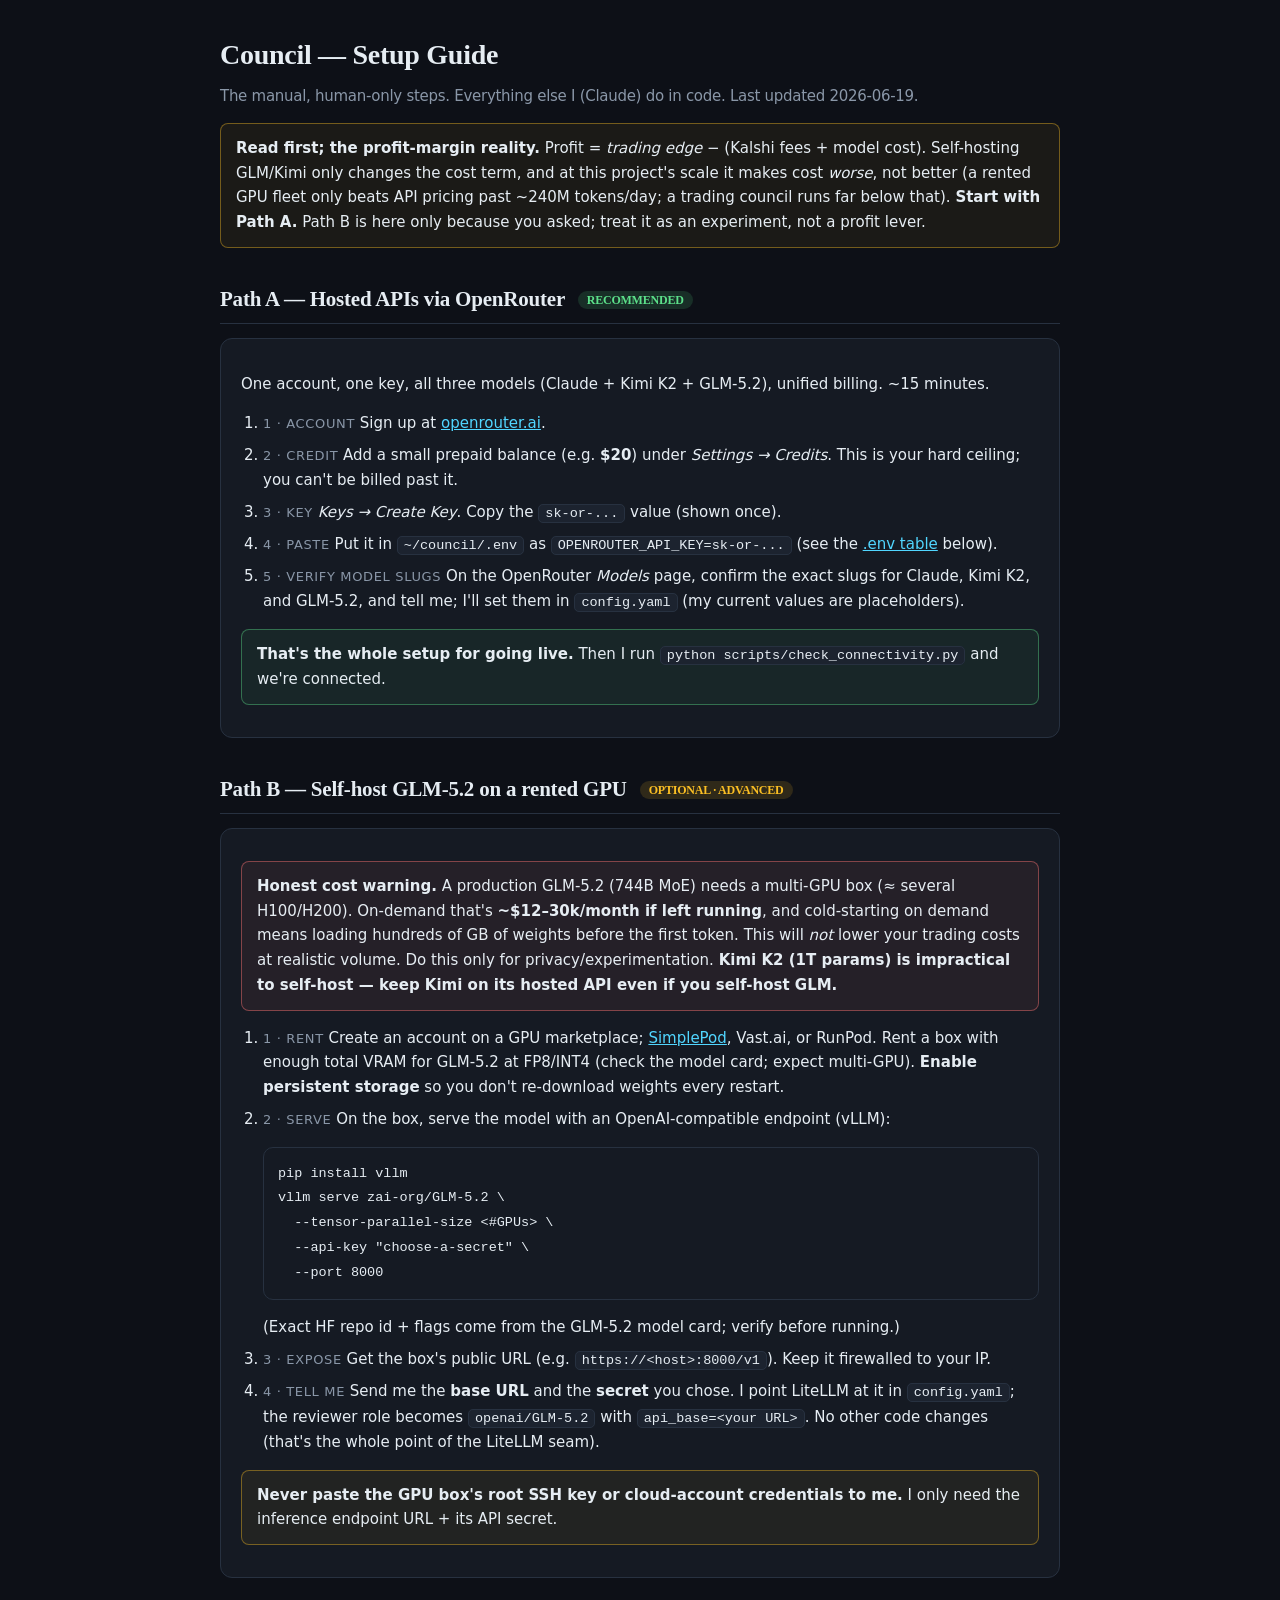
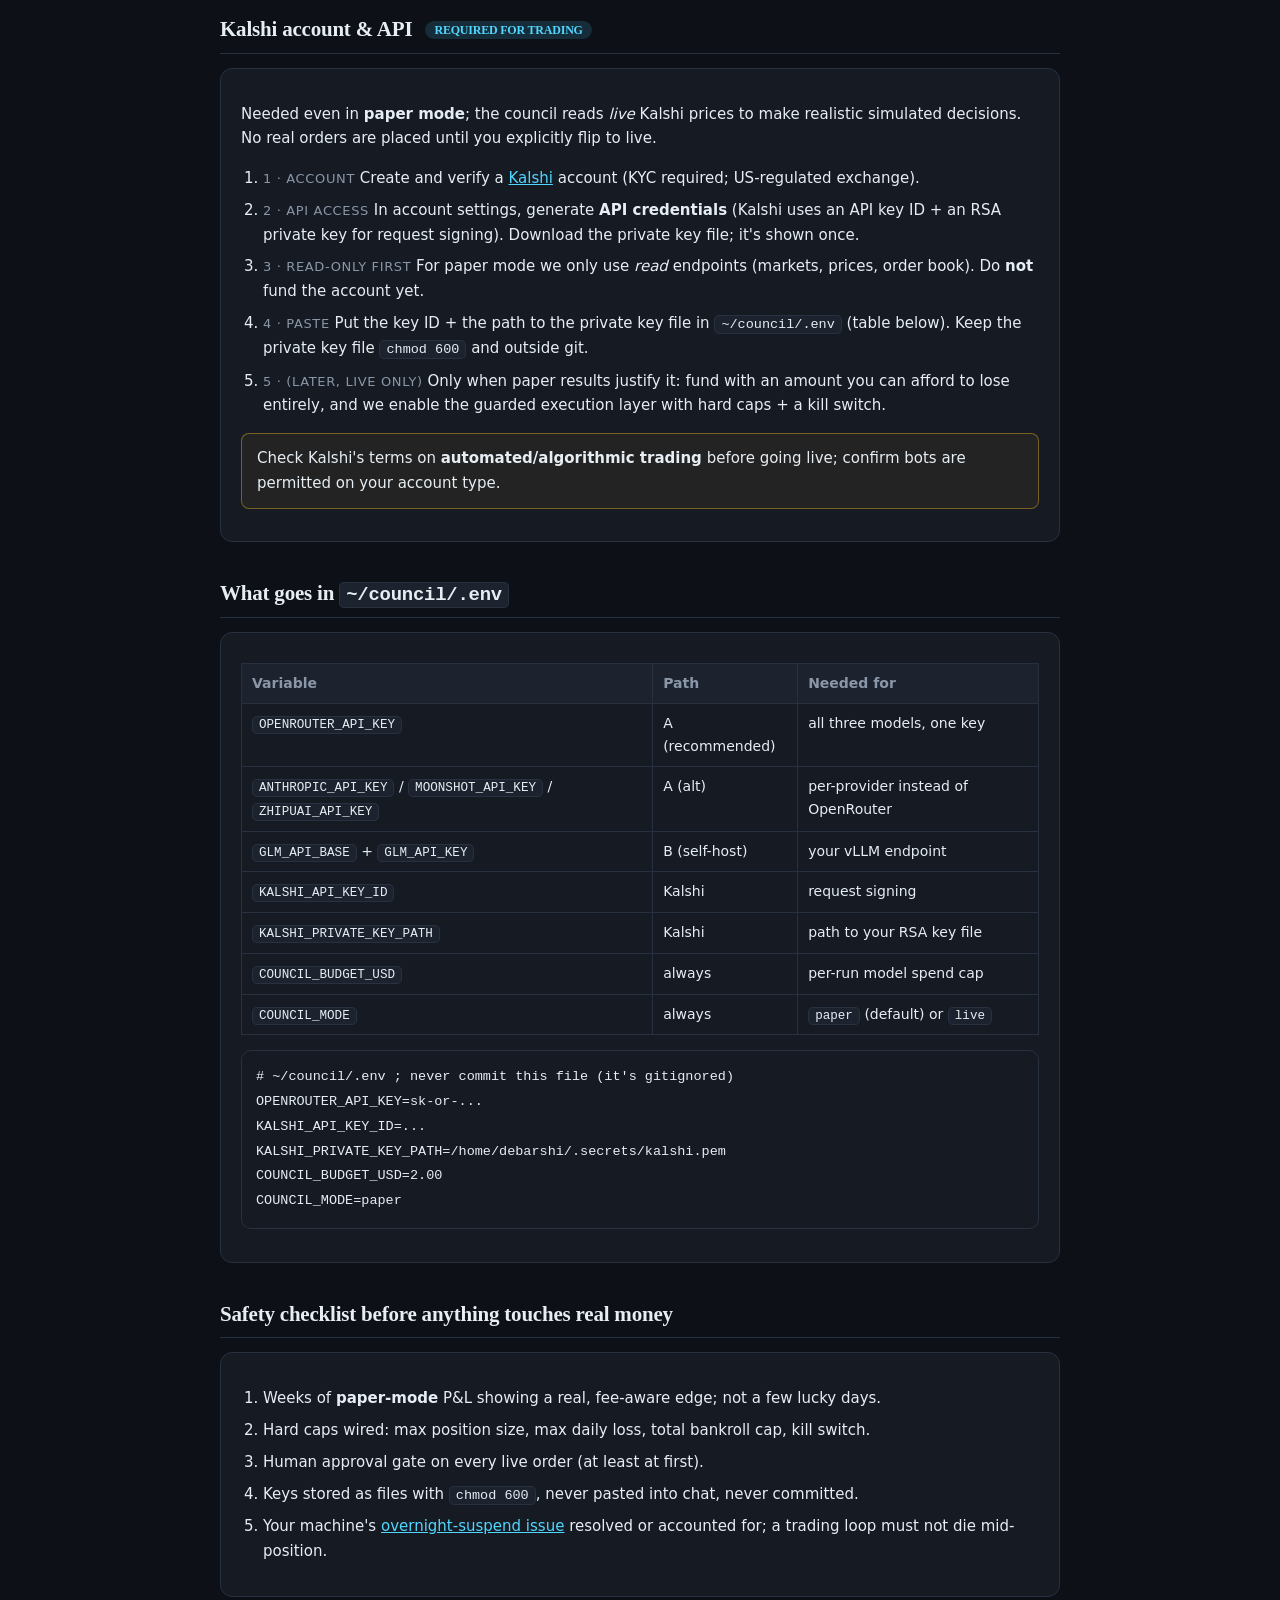
==== docs/setup-guide.html @ 520f356c "Add LiteLLM live engine + paper-trading core; pivot toward Kalshi CrewAI can't install on Python 3.1" ====
<!DOCTYPE html>
<html lang="en">
<head>
<meta charset="utf-8" />
<meta name="viewport" content="width=device-width, initial-scale=1" />
<title>Council — Setup Guide (things you need to do)</title>
<style>
  :root{
    --bg:#0d1017; --panel:#151a23; --panel2:#1c232f; --line:#273140;
    --ink:#e6edf3; --muted:#8a97a8; --accent:#51d6ff; --ok:#5ce08a;
    --warn:#fbbf24; --danger:#f87171; --radius:12px;
  }
  *{box-sizing:border-box}
  body{margin:0;background:var(--bg);color:var(--ink);
    font:15px/1.65 ui-sans-serif,system-ui,-apple-system,"Segoe UI",sans-serif;
    max-width:880px;margin:0 auto;padding:32px 20px 80px}
  h1,h2{font-family:Georgia,"Iowan Old Style","Times New Roman",serif;letter-spacing:-.01em}
  h1{font-size:28px;margin:0 0 4px}
  h1 small{font-family:ui-sans-serif,system-ui,sans-serif;color:var(--muted);font-weight:400;font-size:15px;display:block;margin-top:6px}
  h2{font-size:21px;margin:34px 0 12px;padding-bottom:6px;border-bottom:1px solid var(--line)}
  h2 .tag{font-size:12px;padding:2px 9px;border-radius:999px;vertical-align:middle;margin-left:8px;font-weight:600}
  .rec{background:rgba(92,224,138,.14);color:var(--ok)}
  .alt{background:rgba(251,191,36,.14);color:var(--warn)}
  .req{background:rgba(81,214,255,.14);color:var(--accent)}
  code,kbd{font-family:ui-monospace,"JetBrains Mono",monospace;font-size:.9em}
  code{background:var(--panel2);border:1px solid var(--line);border-radius:5px;padding:1px 6px}
  pre{background:var(--panel);border:1px solid var(--line);border-radius:10px;padding:14px;overflow:auto}
  pre code{background:none;border:none;padding:0}
  .card{background:var(--panel);border:1px solid var(--line);border-radius:var(--radius);padding:18px 20px;margin:14px 0}
  ol{padding-left:22px} li{margin:7px 0}
  .callout{border:1px solid rgba(251,191,36,.40);background:rgba(251,191,36,.06);
    padding:12px 15px;border-radius:8px;margin:14px 0}
  .callout.danger{border-color:rgba(248,113,113,.45);background:rgba(248,113,113,.07)}
  .callout.ok{border-color:rgba(92,224,138,.40);background:rgba(92,224,138,.06)}
  table{border-collapse:collapse;width:100%;margin:12px 0;font-size:14px}
  th,td{border:1px solid var(--line);padding:8px 10px;text-align:left;vertical-align:top}
  th{background:var(--panel2);color:var(--muted);font-weight:600}
  a{color:var(--accent)}
  .step{color:var(--muted);font-size:13px;text-transform:uppercase;letter-spacing:.05em}
</style>
</head>
<body>

<h1>Council — Setup Guide
  <small>The manual, human-only steps. Everything else I (Claude) do in code. Last updated 2026-06-19.</small>
</h1>

<div class="callout">
  <strong>Read first; the profit-margin reality.</strong> Profit = <em>trading edge</em> − (Kalshi fees + model cost).
  Self-hosting GLM/Kimi only changes the cost term, and at this project's scale it makes cost
  <em>worse</em>, not better (a rented GPU fleet only beats API pricing past ~240M tokens/day; a trading
  council runs far below that). <strong>Start with Path A.</strong> Path B is here only because you asked;
  treat it as an experiment, not a profit lever.
</div>

<h2>Path A — Hosted APIs via OpenRouter <span class="tag rec">RECOMMENDED</span></h2>
<div class="card">
  <p>One account, one key, all three models (Claude + Kimi K2 + GLM-5.2), unified billing. ~15 minutes.</p>
  <ol>
    <li><span class="step">1 · account</span> Sign up at <a href="https://openrouter.ai" target="_blank" rel="noopener">openrouter.ai</a>.</li>
    <li><span class="step">2 · credit</span> Add a small prepaid balance (e.g. <strong>$20</strong>) under <em>Settings → Credits</em>. This is your hard ceiling; you can't be billed past it.</li>
    <li><span class="step">3 · key</span> <em>Keys → Create Key</em>. Copy the <code>sk-or-...</code> value (shown once).</li>
    <li><span class="step">4 · paste</span> Put it in <code>~/council/.env</code> as <code>OPENROUTER_API_KEY=sk-or-...</code> (see the <a href="#env">.env table</a> below).</li>
    <li><span class="step">5 · verify model slugs</span> On the OpenRouter <em>Models</em> page, confirm the exact slugs for Claude, Kimi K2, and GLM-5.2, and tell me; I'll set them in <code>config.yaml</code> (my current values are placeholders).</li>
  </ol>
  <div class="callout ok"><strong>That's the whole setup for going live.</strong> Then I run <code>python scripts/check_connectivity.py</code> and we're connected.</div>
</div>

<h2>Path B — Self-host GLM-5.2 on a rented GPU <span class="tag alt">OPTIONAL · ADVANCED</span></h2>
<div class="card">
  <div class="callout danger">
    <strong>Honest cost warning.</strong> A production GLM-5.2 (744B MoE) needs a multi-GPU box (≈ several H100/H200).
    On-demand that's <strong>~$12–30k/month if left running</strong>, and cold-starting on demand means loading
    hundreds of GB of weights before the first token. This will <em>not</em> lower your trading costs at realistic
    volume. Do this only for privacy/experimentation. <strong>Kimi K2 (1T params) is impractical to self-host —
    keep Kimi on its hosted API even if you self-host GLM.</strong>
  </div>
  <ol>
    <li><span class="step">1 · rent</span> Create an account on a GPU marketplace; <a href="https://simplepod.ai/pricing" target="_blank" rel="noopener">SimplePod</a>, Vast.ai, or RunPod. Rent a box with enough total VRAM for GLM-5.2 at FP8/INT4 (check the model card; expect multi-GPU). <strong>Enable persistent storage</strong> so you don't re-download weights every restart.</li>
    <li><span class="step">2 · serve</span> On the box, serve the model with an OpenAI-compatible endpoint (vLLM):
      <pre><code>pip install vllm
vllm serve zai-org/GLM-5.2 \
  --tensor-parallel-size &lt;#GPUs&gt; \
  --api-key "choose-a-secret" \
  --port 8000</code></pre>
      (Exact HF repo id + flags come from the GLM-5.2 model card; verify before running.)
    </li>
    <li><span class="step">3 · expose</span> Get the box's public URL (e.g. <code>https://&lt;host&gt;:8000/v1</code>). Keep it firewalled to your IP.</li>
    <li><span class="step">4 · tell me</span> Send me the <strong>base URL</strong> and the <strong>secret</strong> you chose. I point LiteLLM at it in <code>config.yaml</code>; the reviewer role becomes <code>openai/GLM-5.2</code> with <code>api_base=&lt;your URL&gt;</code>. No other code changes (that's the whole point of the LiteLLM seam).</li>
  </ol>
  <div class="callout"><strong>Never paste the GPU box's root SSH key or cloud-account credentials to me.</strong> I only need the inference endpoint URL + its API secret.</div>
</div>

<h2>Kalshi account &amp; API <span class="tag req">REQUIRED FOR TRADING</span></h2>
<div class="card">
  <p>Needed even in <strong>paper mode</strong>; the council reads <em>live</em> Kalshi prices to make realistic simulated decisions. No real orders are placed until you explicitly flip to live.</p>
  <ol>
    <li><span class="step">1 · account</span> Create and verify a <a href="https://kalshi.com" target="_blank" rel="noopener">Kalshi</a> account (KYC required; US-regulated exchange).</li>
    <li><span class="step">2 · api access</span> In account settings, generate <strong>API credentials</strong> (Kalshi uses an API key ID + an RSA private key for request signing). Download the private key file; it's shown once.</li>
    <li><span class="step">3 · read-only first</span> For paper mode we only use <em>read</em> endpoints (markets, prices, order book). Do <strong>not</strong> fund the account yet.</li>
    <li><span class="step">4 · paste</span> Put the key ID + the path to the private key file in <code>~/council/.env</code> (table below). Keep the private key file <code>chmod 600</code> and outside git.</li>
    <li><span class="step">5 · (later, live only)</span> Only when paper results justify it: fund with an amount you can afford to lose entirely, and we enable the guarded execution layer with hard caps + a kill switch.</li>
  </ol>
  <div class="callout">Check Kalshi's terms on <strong>automated/algorithmic trading</strong> before going live; confirm bots are permitted on your account type.</div>
</div>

<h2 id="env">What goes in <code>~/council/.env</code></h2>
<div class="card">
<table>
  <tr><th>Variable</th><th>Path</th><th>Needed for</th></tr>
  <tr><td><code>OPENROUTER_API_KEY</code></td><td>A (recommended)</td><td>all three models, one key</td></tr>
  <tr><td><code>ANTHROPIC_API_KEY</code> / <code>MOONSHOT_API_KEY</code> / <code>ZHIPUAI_API_KEY</code></td><td>A (alt)</td><td>per-provider instead of OpenRouter</td></tr>
  <tr><td><code>GLM_API_BASE</code> + <code>GLM_API_KEY</code></td><td>B (self-host)</td><td>your vLLM endpoint</td></tr>
  <tr><td><code>KALSHI_API_KEY_ID</code></td><td>Kalshi</td><td>request signing</td></tr>
  <tr><td><code>KALSHI_PRIVATE_KEY_PATH</code></td><td>Kalshi</td><td>path to your RSA key file</td></tr>
  <tr><td><code>COUNCIL_BUDGET_USD</code></td><td>always</td><td>per-run model spend cap</td></tr>
  <tr><td><code>COUNCIL_MODE</code></td><td>always</td><td><code>paper</code> (default) or <code>live</code></td></tr>
</table>
<pre><code># ~/council/.env ; never commit this file (it's gitignored)
OPENROUTER_API_KEY=sk-or-...
KALSHI_API_KEY_ID=...
KALSHI_PRIVATE_KEY_PATH=/home/debarshi/.secrets/kalshi.pem
COUNCIL_BUDGET_USD=2.00
COUNCIL_MODE=paper</code></pre>
</div>

<h2>Safety checklist before anything touches real money</h2>
<div class="card">
  <ol>
    <li>Weeks of <strong>paper-mode</strong> P&amp;L showing a real, fee-aware edge; not a few lucky days.</li>
    <li>Hard caps wired: max position size, max daily loss, total bankroll cap, kill switch.</li>
    <li>Human approval gate on every live order (at least at first).</li>
    <li>Keys stored as files with <code>chmod 600</code>, never pasted into chat, never committed.</li>
    <li>Your machine's <a href="#">overnight-suspend issue</a> resolved or accounted for; a trading loop must not die mid-position.</li>
  </ol>
</div>

</body>
</html>
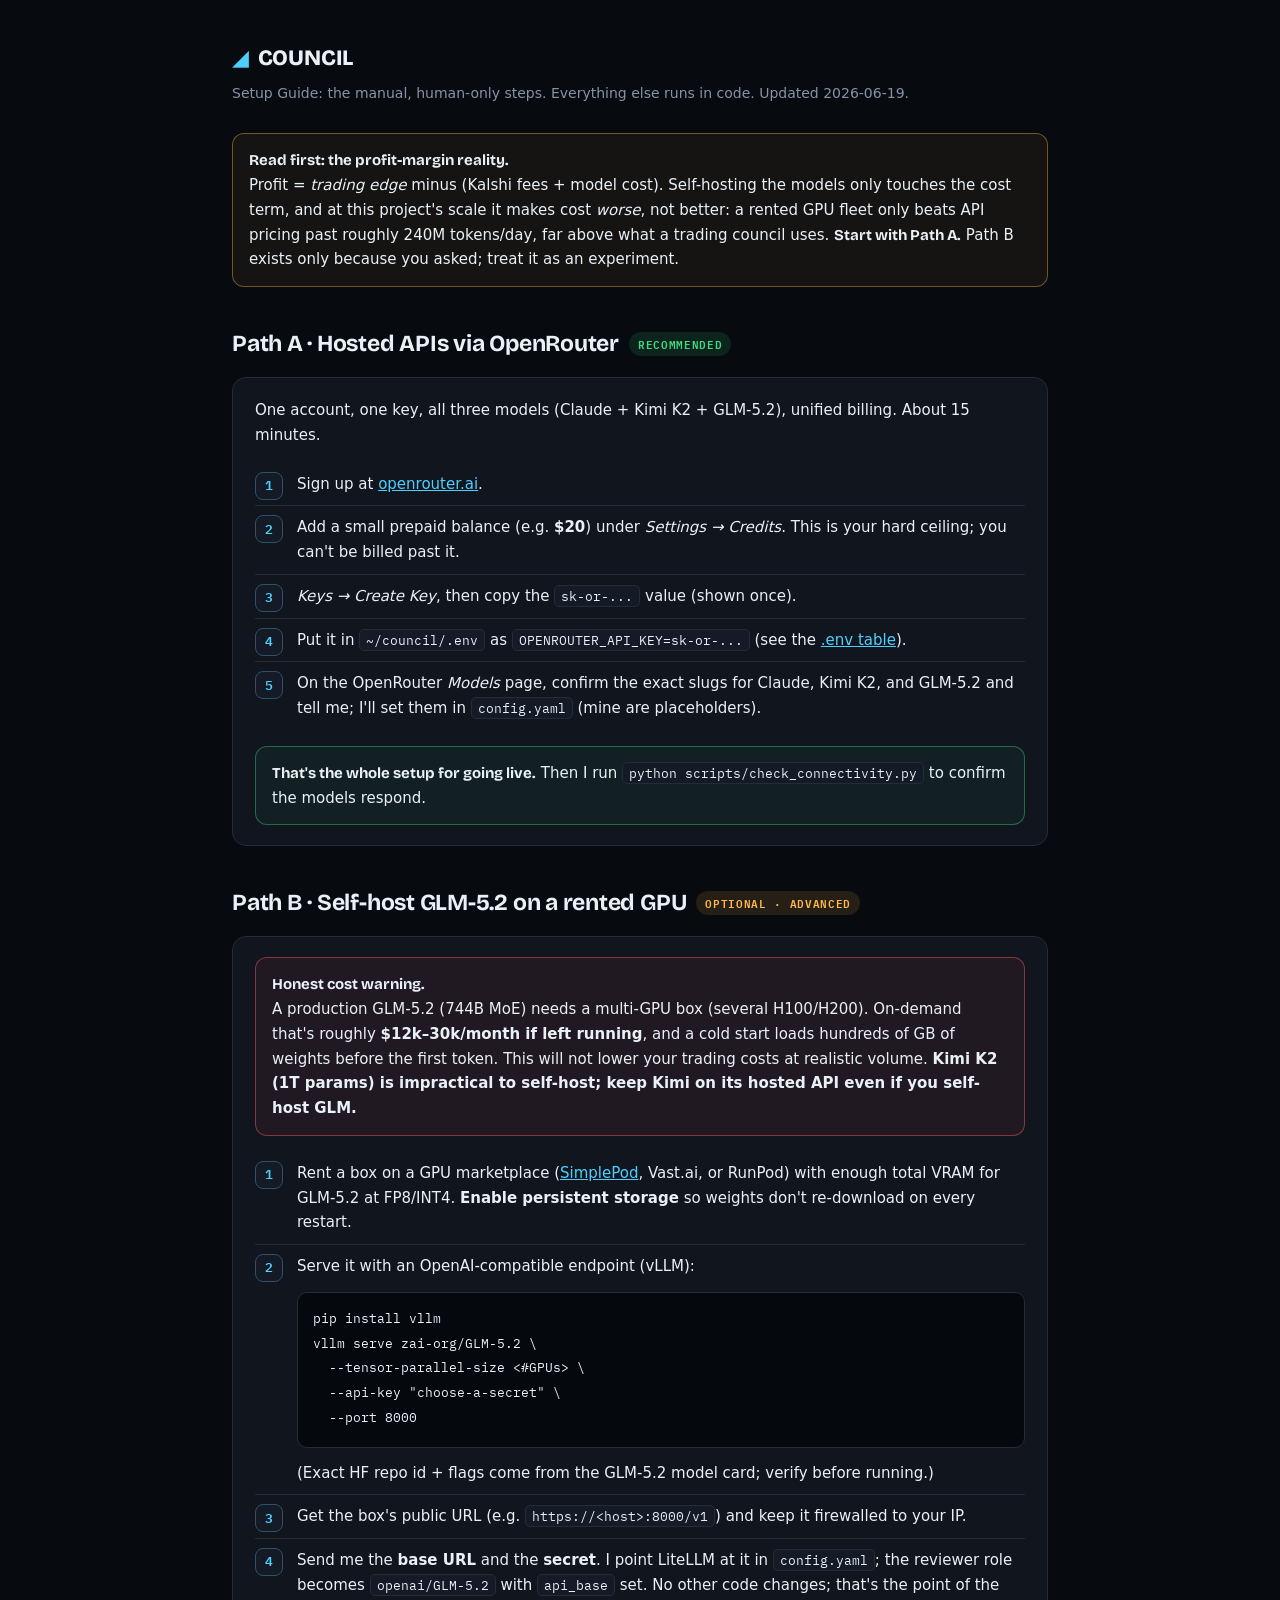
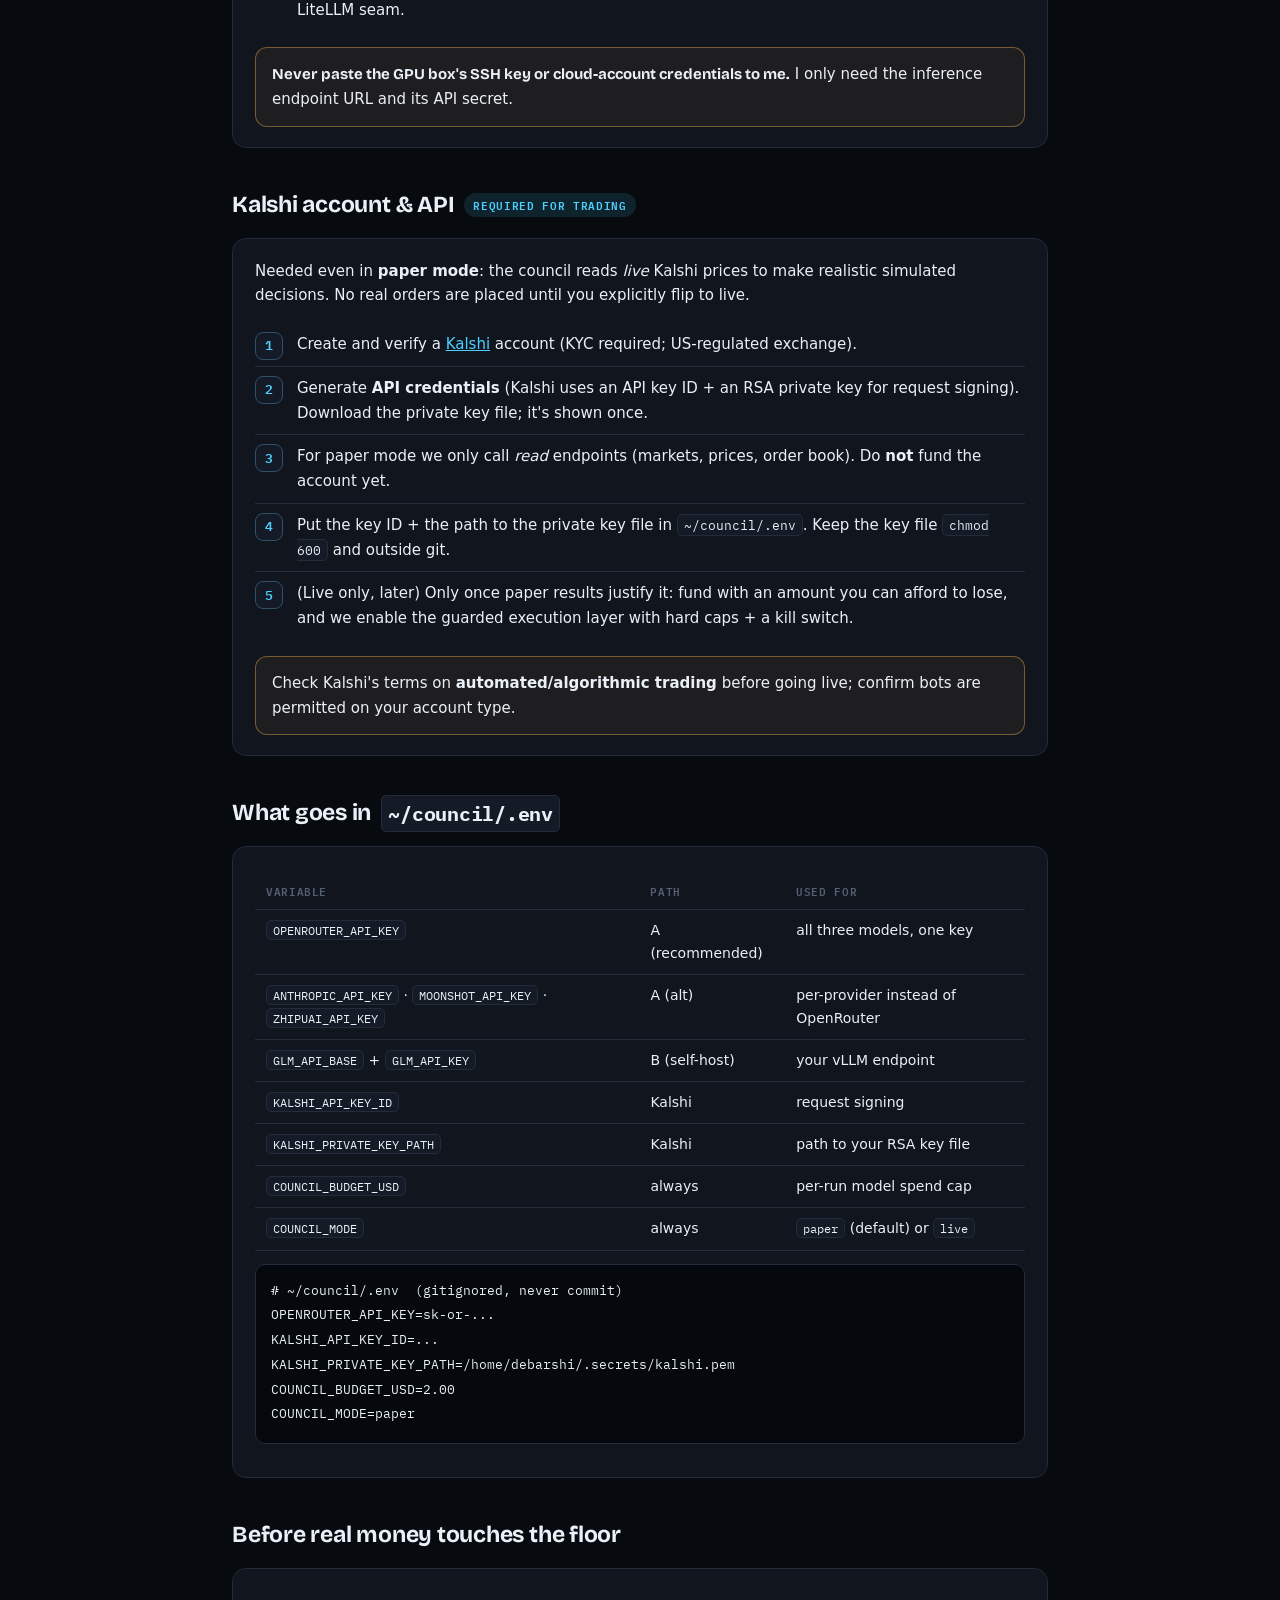
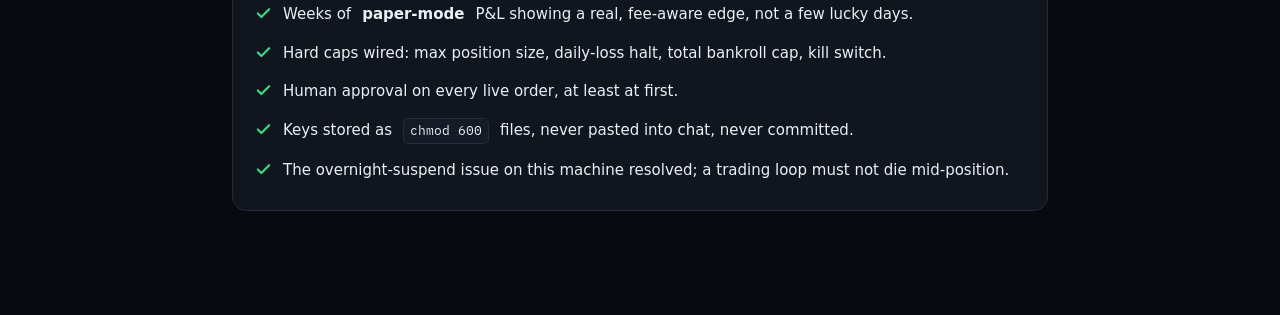
==== commit 7e207334: "Redesign setup guide to match the floor aesthetic Re-skin docs/setup-guide.html in the shared design" ====
--- a/docs/setup-guide.html
+++ b/docs/setup-guide.html
@@ -3,137 +3,153 @@
 <head>
 <meta charset="utf-8" />
 <meta name="viewport" content="width=device-width, initial-scale=1" />
-<title>Council — Setup Guide (things you need to do)</title>
+<title>Council · Setup Guide</title>
+<link rel="preconnect" href="https://fonts.googleapis.com">
+<link rel="preconnect" href="https://fonts.gstatic.com" crossorigin>
+<link href="https://fonts.googleapis.com/css2?family=Bricolage+Grotesque:opsz,wght@12..96,500..800&family=IBM+Plex+Mono:wght@400;500;600&display=swap" rel="stylesheet">
 <style>
   :root{
-    --bg:#0d1017; --panel:#151a23; --panel2:#1c232f; --line:#273140;
-    --ink:#e6edf3; --muted:#8a97a8; --accent:#51d6ff; --ok:#5ce08a;
-    --warn:#fbbf24; --danger:#f87171; --radius:12px;
+    --bg:#070a0f;--panel:#10151e;--panel2:#141b26;--line:#222c3a;--line2:#30506a;
+    --ink:#eaf0f7;--muted:#8593a8;--faint:#566073;
+    --accent:#4dd0ff;--up:#3ddc84;--down:#ff5d5d;--pending:#ffb74d;
+    --mono:"IBM Plex Mono",ui-monospace,monospace;--disp:"Bricolage Grotesque",ui-sans-serif,system-ui,sans-serif;
   }
   *{box-sizing:border-box}
   body{margin:0;background:var(--bg);color:var(--ink);
-    font:15px/1.65 ui-sans-serif,system-ui,-apple-system,"Segoe UI",sans-serif;
-    max-width:880px;margin:0 auto;padding:32px 20px 80px}
-  h1,h2{font-family:Georgia,"Iowan Old Style","Times New Roman",serif;letter-spacing:-.01em}
-  h1{font-size:28px;margin:0 0 4px}
-  h1 small{font-family:ui-sans-serif,system-ui,sans-serif;color:var(--muted);font-weight:400;font-size:15px;display:block;margin-top:6px}
-  h2{font-size:21px;margin:34px 0 12px;padding-bottom:6px;border-bottom:1px solid var(--line)}
-  h2 .tag{font-size:12px;padding:2px 9px;border-radius:999px;vertical-align:middle;margin-left:8px;font-weight:600}
-  .rec{background:rgba(92,224,138,.14);color:var(--ok)}
-  .alt{background:rgba(251,191,36,.14);color:var(--warn)}
-  .req{background:rgba(81,214,255,.14);color:var(--accent)}
-  code,kbd{font-family:ui-monospace,"JetBrains Mono",monospace;font-size:.9em}
-  code{background:var(--panel2);border:1px solid var(--line);border-radius:5px;padding:1px 6px}
-  pre{background:var(--panel);border:1px solid var(--line);border-radius:10px;padding:14px;overflow:auto}
-  pre code{background:none;border:none;padding:0}
-  .card{background:var(--panel);border:1px solid var(--line);border-radius:var(--radius);padding:18px 20px;margin:14px 0}
-  ol{padding-left:22px} li{margin:7px 0}
-  .callout{border:1px solid rgba(251,191,36,.40);background:rgba(251,191,36,.06);
-    padding:12px 15px;border-radius:8px;margin:14px 0}
-  .callout.danger{border-color:rgba(248,113,113,.45);background:rgba(248,113,113,.07)}
-  .callout.ok{border-color:rgba(92,224,138,.40);background:rgba(92,224,138,.06)}
-  table{border-collapse:collapse;width:100%;margin:12px 0;font-size:14px}
-  th,td{border:1px solid var(--line);padding:8px 10px;text-align:left;vertical-align:top}
-  th{background:var(--panel2);color:var(--muted);font-weight:600}
+    font:15px/1.65 ui-sans-serif,system-ui,-apple-system,"Segoe UI",sans-serif}
+  .wrap{max-width:860px;margin:0 auto;padding:40px 22px 90px}
   a{color:var(--accent)}
-  .step{color:var(--muted);font-size:13px;text-transform:uppercase;letter-spacing:.05em}
+  code{font-family:var(--mono);font-size:.88em;background:var(--panel2);border:1px solid var(--line);border-radius:5px;padding:1px 6px}
+  pre{background:#05080c;border:1px solid var(--line);border-radius:10px;padding:15px;overflow:auto;margin:13px 0}
+  pre code{background:none;border:none;padding:0;font-size:13px;line-height:1.6}
+
+  header{display:flex;align-items:center;gap:11px;margin-bottom:6px}
+  .logo{font-family:var(--disp);font-weight:800;font-size:22px;letter-spacing:-.01em;display:flex;align-items:center;gap:9px}
+  .logo b{color:var(--accent)}
+  .sub{color:var(--muted);font-size:14px;margin:0 0 28px}
+  h2{font-family:var(--disp);font-weight:700;font-size:23px;letter-spacing:-.01em;margin:38px 0 6px;display:flex;align-items:center;gap:10px;flex-wrap:wrap}
+  .tag{font-family:var(--mono);font-size:11px;font-weight:600;letter-spacing:.06em;padding:3px 9px;border-radius:999px}
+  .rec{color:var(--up);background:rgba(61,220,132,.12)}
+  .opt{color:var(--pending);background:rgba(255,183,77,.12)}
+  .req{color:var(--accent);background:rgba(77,208,255,.12)}
+
+  .card{background:var(--panel);border:1px solid var(--line);border-radius:14px;padding:20px 22px;margin:14px 0}
+  .callout{border:1px solid rgba(255,183,77,.4);background:rgba(255,183,77,.06);border-radius:12px;padding:14px 16px;margin:16px 0}
+  .callout.danger{border-color:rgba(255,93,93,.45);background:rgba(255,93,93,.07)}
+  .callout.ok{border-color:rgba(61,220,132,.4);background:rgba(61,220,132,.06)}
+  .callout strong{font-family:var(--disp)}
+
+  ol{padding-left:0;list-style:none;counter-reset:s;margin:6px 0 0}
+  ol li{counter-increment:s;position:relative;padding:9px 0 9px 42px;border-bottom:1px solid var(--line)}
+  ol li:last-child{border-bottom:none}
+  ol li::before{content:counter(s);position:absolute;left:0;top:9px;width:26px;height:26px;
+    font-family:var(--mono);font-size:13px;font-weight:600;color:var(--accent);
+    background:var(--panel2);border:1px solid var(--line2);border-radius:8px;display:grid;place-items:center}
+  ol li b{color:var(--ink)}
+
+  table{border-collapse:collapse;width:100%;margin:6px 0;font-size:14px}
+  th,td{border-bottom:1px solid var(--line);padding:9px 11px;text-align:left;vertical-align:top}
+  th{font-family:var(--mono);font-size:10.5px;text-transform:uppercase;letter-spacing:.06em;color:var(--faint);font-weight:600}
+  td code{white-space:nowrap}
+  .chk{list-style:none;padding:0;margin:6px 0 0}
+  .chk li{display:flex;gap:11px;align-items:flex-start;padding:7px 0}
+  .chk svg{flex:0 0 auto;color:var(--up);margin-top:3px}
 </style>
 </head>
 <body>
+<div class="wrap">
+  <header><span class="logo"><b>◢</b> COUNCIL</span></header>
+  <p class="sub">Setup Guide: the manual, human-only steps. Everything else runs in code. Updated 2026-06-19.</p>
 
-<h1>Council — Setup Guide
-  <small>The manual, human-only steps. Everything else I (Claude) do in code. Last updated 2026-06-19.</small>
-</h1>
+  <div class="callout">
+    <strong>Read first: the profit-margin reality.</strong><br>
+    Profit = <em>trading edge</em> minus (Kalshi fees + model cost). Self-hosting the models only touches the
+    cost term, and at this project's scale it makes cost <em>worse</em>, not better: a rented GPU fleet only
+    beats API pricing past roughly 240M tokens/day, far above what a trading council uses.
+    <strong>Start with Path A.</strong> Path B exists only because you asked; treat it as an experiment.
+  </div>
 
-<div class="callout">
-  <strong>Read first; the profit-margin reality.</strong> Profit = <em>trading edge</em> − (Kalshi fees + model cost).
-  Self-hosting GLM/Kimi only changes the cost term, and at this project's scale it makes cost
-  <em>worse</em>, not better (a rented GPU fleet only beats API pricing past ~240M tokens/day; a trading
-  council runs far below that). <strong>Start with Path A.</strong> Path B is here only because you asked;
-  treat it as an experiment, not a profit lever.
-</div>
+  <h2>Path A · Hosted APIs via OpenRouter <span class="tag rec">RECOMMENDED</span></h2>
+  <div class="card">
+    <p style="margin-top:0">One account, one key, all three models (Claude + Kimi K2 + GLM-5.2), unified billing. About 15 minutes.</p>
+    <ol>
+      <li>Sign up at <a href="https://openrouter.ai" target="_blank" rel="noopener">openrouter.ai</a>.</li>
+      <li>Add a small prepaid balance (e.g. <b>$20</b>) under <em>Settings → Credits</em>. This is your hard ceiling; you can't be billed past it.</li>
+      <li><em>Keys → Create Key</em>, then copy the <code>sk-or-...</code> value (shown once).</li>
+      <li>Put it in <code>~/council/.env</code> as <code>OPENROUTER_API_KEY=sk-or-...</code> (see the <a href="#env">.env table</a>).</li>
+      <li>On the OpenRouter <em>Models</em> page, confirm the exact slugs for Claude, Kimi K2, and GLM-5.2 and tell me; I'll set them in <code>config.yaml</code> (mine are placeholders).</li>
+    </ol>
+    <div class="callout ok" style="margin-bottom:0"><strong>That's the whole setup for going live.</strong> Then I run <code>python scripts/check_connectivity.py</code> to confirm the models respond.</div>
+  </div>
 
-<h2>Path A — Hosted APIs via OpenRouter <span class="tag rec">RECOMMENDED</span></h2>
-<div class="card">
-  <p>One account, one key, all three models (Claude + Kimi K2 + GLM-5.2), unified billing. ~15 minutes.</p>
-  <ol>
-    <li><span class="step">1 · account</span> Sign up at <a href="https://openrouter.ai" target="_blank" rel="noopener">openrouter.ai</a>.</li>
-    <li><span class="step">2 · credit</span> Add a small prepaid balance (e.g. <strong>$20</strong>) under <em>Settings → Credits</em>. This is your hard ceiling; you can't be billed past it.</li>
-    <li><span class="step">3 · key</span> <em>Keys → Create Key</em>. Copy the <code>sk-or-...</code> value (shown once).</li>
-    <li><span class="step">4 · paste</span> Put it in <code>~/council/.env</code> as <code>OPENROUTER_API_KEY=sk-or-...</code> (see the <a href="#env">.env table</a> below).</li>
-    <li><span class="step">5 · verify model slugs</span> On the OpenRouter <em>Models</em> page, confirm the exact slugs for Claude, Kimi K2, and GLM-5.2, and tell me; I'll set them in <code>config.yaml</code> (my current values are placeholders).</li>
-  </ol>
-  <div class="callout ok"><strong>That's the whole setup for going live.</strong> Then I run <code>python scripts/check_connectivity.py</code> and we're connected.</div>
-</div>
-
-<h2>Path B — Self-host GLM-5.2 on a rented GPU <span class="tag alt">OPTIONAL · ADVANCED</span></h2>
-<div class="card">
-  <div class="callout danger">
-    <strong>Honest cost warning.</strong> A production GLM-5.2 (744B MoE) needs a multi-GPU box (≈ several H100/H200).
-    On-demand that's <strong>~$12–30k/month if left running</strong>, and cold-starting on demand means loading
-    hundreds of GB of weights before the first token. This will <em>not</em> lower your trading costs at realistic
-    volume. Do this only for privacy/experimentation. <strong>Kimi K2 (1T params) is impractical to self-host —
-    keep Kimi on its hosted API even if you self-host GLM.</strong>
-  </div>
-  <ol>
-    <li><span class="step">1 · rent</span> Create an account on a GPU marketplace; <a href="https://simplepod.ai/pricing" target="_blank" rel="noopener">SimplePod</a>, Vast.ai, or RunPod. Rent a box with enough total VRAM for GLM-5.2 at FP8/INT4 (check the model card; expect multi-GPU). <strong>Enable persistent storage</strong> so you don't re-download weights every restart.</li>
-    <li><span class="step">2 · serve</span> On the box, serve the model with an OpenAI-compatible endpoint (vLLM):
-      <pre><code>pip install vllm
+  <h2>Path B · Self-host GLM-5.2 on a rented GPU <span class="tag opt">OPTIONAL · ADVANCED</span></h2>
+  <div class="card">
+    <div class="callout danger" style="margin-top:0">
+      <strong>Honest cost warning.</strong><br>
+      A production GLM-5.2 (744B MoE) needs a multi-GPU box (several H100/H200). On-demand that's roughly
+      <b>$12k–30k/month if left running</b>, and a cold start loads hundreds of GB of weights before the first token.
+      This will not lower your trading costs at realistic volume. <b>Kimi K2 (1T params) is impractical to self-host;
+      keep Kimi on its hosted API even if you self-host GLM.</b>
+    </div>
+    <ol>
+      <li>Rent a box on a GPU marketplace (<a href="https://simplepod.ai/pricing" target="_blank" rel="noopener">SimplePod</a>, Vast.ai, or RunPod) with enough total VRAM for GLM-5.2 at FP8/INT4. <b>Enable persistent storage</b> so weights don't re-download on every restart.</li>
+      <li>Serve it with an OpenAI-compatible endpoint (vLLM):
+        <pre><code>pip install vllm
 vllm serve zai-org/GLM-5.2 \
   --tensor-parallel-size &lt;#GPUs&gt; \
   --api-key "choose-a-secret" \
   --port 8000</code></pre>
-      (Exact HF repo id + flags come from the GLM-5.2 model card; verify before running.)
-    </li>
-    <li><span class="step">3 · expose</span> Get the box's public URL (e.g. <code>https://&lt;host&gt;:8000/v1</code>). Keep it firewalled to your IP.</li>
-    <li><span class="step">4 · tell me</span> Send me the <strong>base URL</strong> and the <strong>secret</strong> you chose. I point LiteLLM at it in <code>config.yaml</code>; the reviewer role becomes <code>openai/GLM-5.2</code> with <code>api_base=&lt;your URL&gt;</code>. No other code changes (that's the whole point of the LiteLLM seam).</li>
-  </ol>
-  <div class="callout"><strong>Never paste the GPU box's root SSH key or cloud-account credentials to me.</strong> I only need the inference endpoint URL + its API secret.</div>
-</div>
+        (Exact HF repo id + flags come from the GLM-5.2 model card; verify before running.)
+      </li>
+      <li>Get the box's public URL (e.g. <code>https://&lt;host&gt;:8000/v1</code>) and keep it firewalled to your IP.</li>
+      <li>Send me the <b>base URL</b> and the <b>secret</b>. I point LiteLLM at it in <code>config.yaml</code>; the reviewer role becomes <code>openai/GLM-5.2</code> with <code>api_base</code> set. No other code changes; that's the point of the LiteLLM seam.</li>
+    </ol>
+    <div class="callout" style="margin-bottom:0"><strong>Never paste the GPU box's SSH key or cloud-account credentials to me.</strong> I only need the inference endpoint URL and its API secret.</div>
+  </div>
 
-<h2>Kalshi account &amp; API <span class="tag req">REQUIRED FOR TRADING</span></h2>
-<div class="card">
-  <p>Needed even in <strong>paper mode</strong>; the council reads <em>live</em> Kalshi prices to make realistic simulated decisions. No real orders are placed until you explicitly flip to live.</p>
-  <ol>
-    <li><span class="step">1 · account</span> Create and verify a <a href="https://kalshi.com" target="_blank" rel="noopener">Kalshi</a> account (KYC required; US-regulated exchange).</li>
-    <li><span class="step">2 · api access</span> In account settings, generate <strong>API credentials</strong> (Kalshi uses an API key ID + an RSA private key for request signing). Download the private key file; it's shown once.</li>
-    <li><span class="step">3 · read-only first</span> For paper mode we only use <em>read</em> endpoints (markets, prices, order book). Do <strong>not</strong> fund the account yet.</li>
-    <li><span class="step">4 · paste</span> Put the key ID + the path to the private key file in <code>~/council/.env</code> (table below). Keep the private key file <code>chmod 600</code> and outside git.</li>
-    <li><span class="step">5 · (later, live only)</span> Only when paper results justify it: fund with an amount you can afford to lose entirely, and we enable the guarded execution layer with hard caps + a kill switch.</li>
-  </ol>
-  <div class="callout">Check Kalshi's terms on <strong>automated/algorithmic trading</strong> before going live; confirm bots are permitted on your account type.</div>
-</div>
+  <h2>Kalshi account &amp; API <span class="tag req">REQUIRED FOR TRADING</span></h2>
+  <div class="card">
+    <p style="margin-top:0">Needed even in <b>paper mode</b>: the council reads <em>live</em> Kalshi prices to make realistic simulated decisions. No real orders are placed until you explicitly flip to live.</p>
+    <ol>
+      <li>Create and verify a <a href="https://kalshi.com" target="_blank" rel="noopener">Kalshi</a> account (KYC required; US-regulated exchange).</li>
+      <li>Generate <b>API credentials</b> (Kalshi uses an API key ID + an RSA private key for request signing). Download the private key file; it's shown once.</li>
+      <li>For paper mode we only call <em>read</em> endpoints (markets, prices, order book). Do <b>not</b> fund the account yet.</li>
+      <li>Put the key ID + the path to the private key file in <code>~/council/.env</code>. Keep the key file <code>chmod 600</code> and outside git.</li>
+      <li>(Live only, later) Only once paper results justify it: fund with an amount you can afford to lose, and we enable the guarded execution layer with hard caps + a kill switch.</li>
+    </ol>
+    <div class="callout" style="margin-bottom:0">Check Kalshi's terms on <b>automated/algorithmic trading</b> before going live; confirm bots are permitted on your account type.</div>
+  </div>
 
-<h2 id="env">What goes in <code>~/council/.env</code></h2>
-<div class="card">
-<table>
-  <tr><th>Variable</th><th>Path</th><th>Needed for</th></tr>
-  <tr><td><code>OPENROUTER_API_KEY</code></td><td>A (recommended)</td><td>all three models, one key</td></tr>
-  <tr><td><code>ANTHROPIC_API_KEY</code> / <code>MOONSHOT_API_KEY</code> / <code>ZHIPUAI_API_KEY</code></td><td>A (alt)</td><td>per-provider instead of OpenRouter</td></tr>
-  <tr><td><code>GLM_API_BASE</code> + <code>GLM_API_KEY</code></td><td>B (self-host)</td><td>your vLLM endpoint</td></tr>
-  <tr><td><code>KALSHI_API_KEY_ID</code></td><td>Kalshi</td><td>request signing</td></tr>
-  <tr><td><code>KALSHI_PRIVATE_KEY_PATH</code></td><td>Kalshi</td><td>path to your RSA key file</td></tr>
-  <tr><td><code>COUNCIL_BUDGET_USD</code></td><td>always</td><td>per-run model spend cap</td></tr>
-  <tr><td><code>COUNCIL_MODE</code></td><td>always</td><td><code>paper</code> (default) or <code>live</code></td></tr>
-</table>
-<pre><code># ~/council/.env ; never commit this file (it's gitignored)
+  <h2 id="env">What goes in <code>~/council/.env</code></h2>
+  <div class="card">
+    <table>
+      <tr><th>Variable</th><th>Path</th><th>Used for</th></tr>
+      <tr><td><code>OPENROUTER_API_KEY</code></td><td>A (recommended)</td><td>all three models, one key</td></tr>
+      <tr><td><code>ANTHROPIC_API_KEY</code> · <code>MOONSHOT_API_KEY</code> · <code>ZHIPUAI_API_KEY</code></td><td>A (alt)</td><td>per-provider instead of OpenRouter</td></tr>
+      <tr><td><code>GLM_API_BASE</code> + <code>GLM_API_KEY</code></td><td>B (self-host)</td><td>your vLLM endpoint</td></tr>
+      <tr><td><code>KALSHI_API_KEY_ID</code></td><td>Kalshi</td><td>request signing</td></tr>
+      <tr><td><code>KALSHI_PRIVATE_KEY_PATH</code></td><td>Kalshi</td><td>path to your RSA key file</td></tr>
+      <tr><td><code>COUNCIL_BUDGET_USD</code></td><td>always</td><td>per-run model spend cap</td></tr>
+      <tr><td><code>COUNCIL_MODE</code></td><td>always</td><td><code>paper</code> (default) or <code>live</code></td></tr>
+    </table>
+    <pre><code># ~/council/.env  (gitignored, never commit)
 OPENROUTER_API_KEY=sk-or-...
 KALSHI_API_KEY_ID=...
 KALSHI_PRIVATE_KEY_PATH=/home/debarshi/.secrets/kalshi.pem
 COUNCIL_BUDGET_USD=2.00
 COUNCIL_MODE=paper</code></pre>
+  </div>
+
+  <h2>Before real money touches the floor</h2>
+  <div class="card">
+    <ul class="chk">
+      <li><svg width="17" height="17" viewBox="0 0 24 24" fill="none" stroke="currentColor" stroke-width="3" stroke-linecap="round" stroke-linejoin="round"><path d="M20 6 9 17l-5-5"/></svg> Weeks of <b>paper-mode</b> P&amp;L showing a real, fee-aware edge, not a few lucky days.</li>
+      <li><svg width="17" height="17" viewBox="0 0 24 24" fill="none" stroke="currentColor" stroke-width="3" stroke-linecap="round" stroke-linejoin="round"><path d="M20 6 9 17l-5-5"/></svg> Hard caps wired: max position size, daily-loss halt, total bankroll cap, kill switch.</li>
+      <li><svg width="17" height="17" viewBox="0 0 24 24" fill="none" stroke="currentColor" stroke-width="3" stroke-linecap="round" stroke-linejoin="round"><path d="M20 6 9 17l-5-5"/></svg> Human approval on every live order, at least at first.</li>
+      <li><svg width="17" height="17" viewBox="0 0 24 24" fill="none" stroke="currentColor" stroke-width="3" stroke-linecap="round" stroke-linejoin="round"><path d="M20 6 9 17l-5-5"/></svg> Keys stored as <code>chmod 600</code> files, never pasted into chat, never committed.</li>
+      <li><svg width="17" height="17" viewBox="0 0 24 24" fill="none" stroke="currentColor" stroke-width="3" stroke-linecap="round" stroke-linejoin="round"><path d="M20 6 9 17l-5-5"/></svg> The overnight-suspend issue on this machine resolved; a trading loop must not die mid-position.</li>
+    </ul>
+  </div>
 </div>
-
-<h2>Safety checklist before anything touches real money</h2>
-<div class="card">
-  <ol>
-    <li>Weeks of <strong>paper-mode</strong> P&amp;L showing a real, fee-aware edge; not a few lucky days.</li>
-    <li>Hard caps wired: max position size, max daily loss, total bankroll cap, kill switch.</li>
-    <li>Human approval gate on every live order (at least at first).</li>
-    <li>Keys stored as files with <code>chmod 600</code>, never pasted into chat, never committed.</li>
-    <li>Your machine's <a href="#">overnight-suspend issue</a> resolved or accounted for; a trading loop must not die mid-position.</li>
-  </ol>
-</div>
-
 </body>
 </html>
